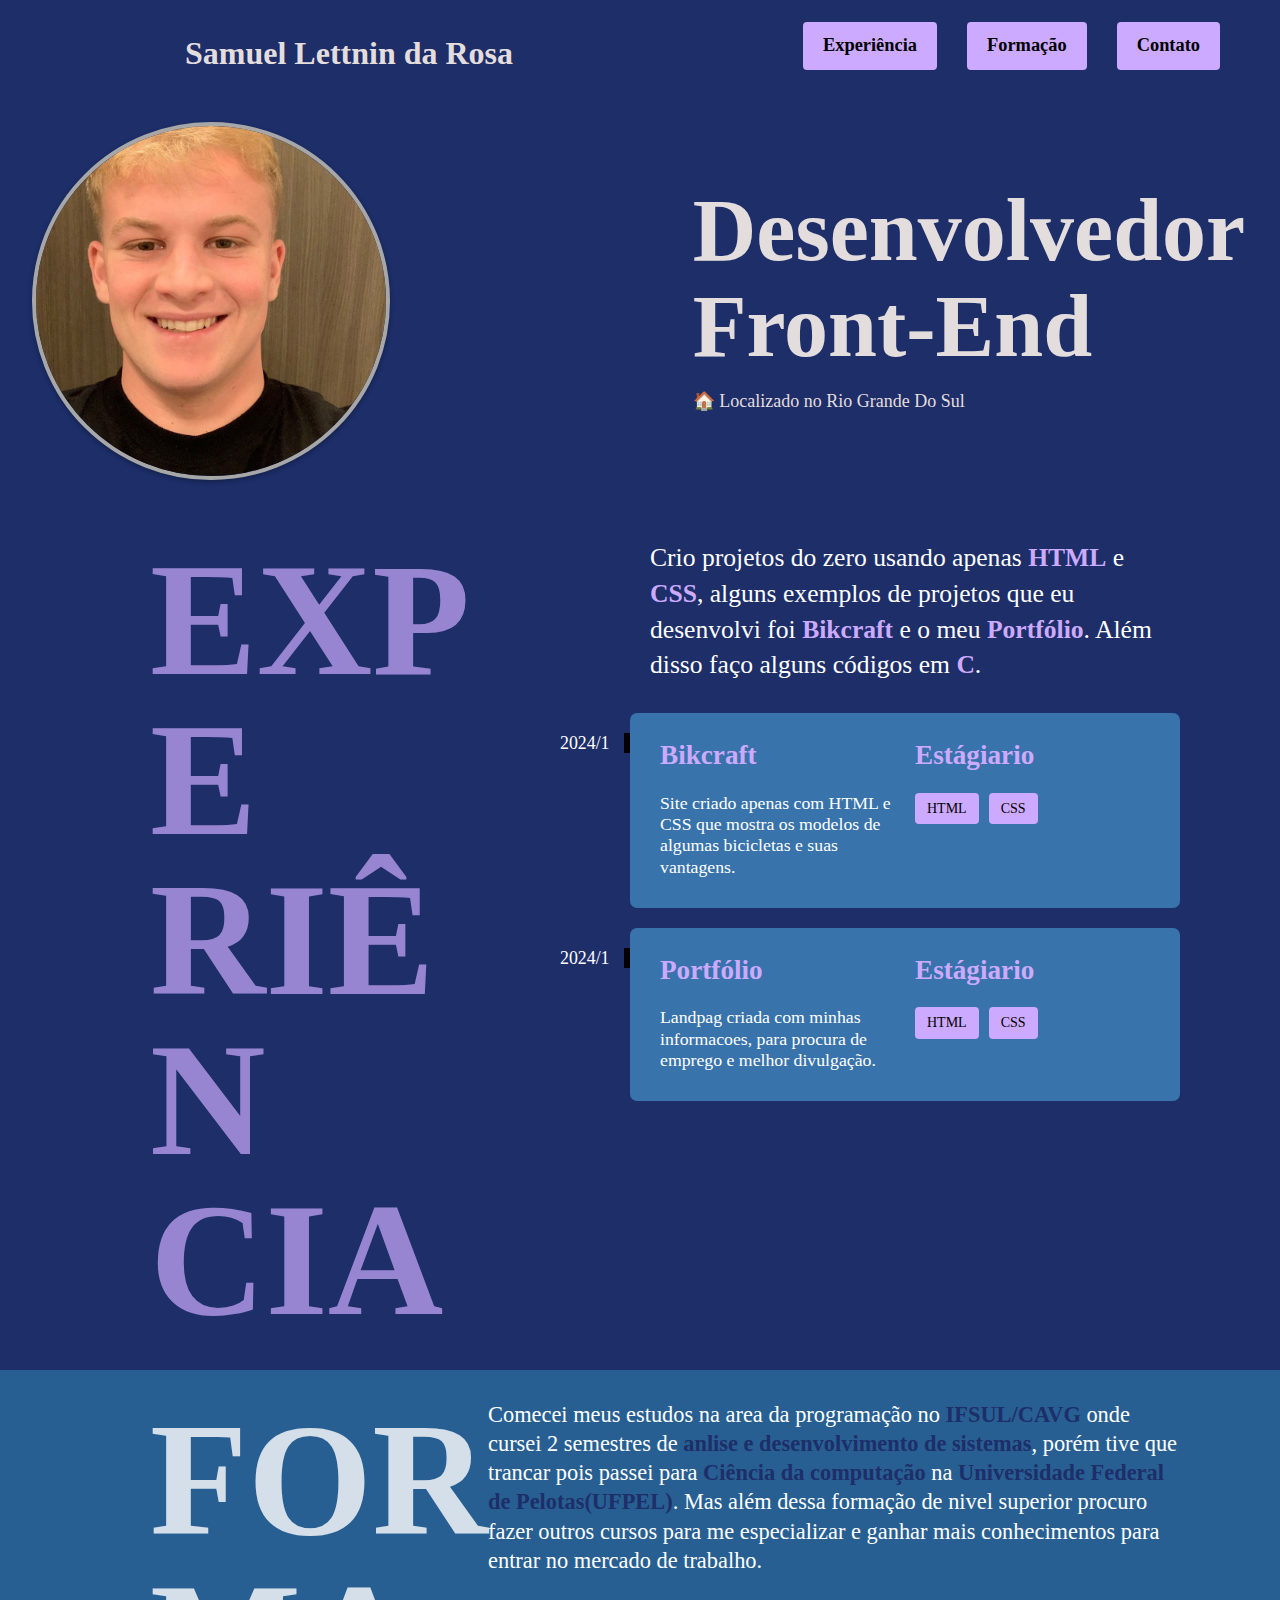
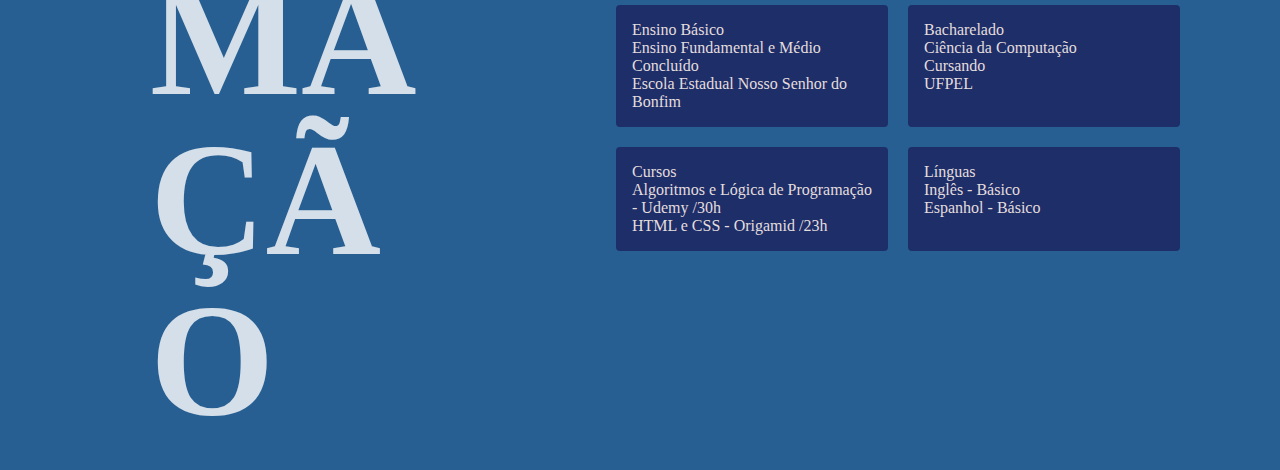
==== index.html @ 179e5573 "Add files via upload" ====
<!DOCTYPE html>
<html lang="pt-br">

<head>
  <meta charset="UTF-8">
  <meta name="viewport" content="width=device-width, initial-scale=1.0">
  <link rel="stylesheet" href="./css/style.css">
  <title>Portfólio</title>
</head>

<body>

  <header class="header">
    <h1 class="nome">Samuel Lettnin da Rosa</h1>
    <nav>
      <ul class="header-menu">
        <li><a href="#experiencia">Experiência</a></li>
        <li><a href="#experiencia">Formação</a></li>
        <li><a href="#experiencia">Contato</a></li>
      </ul>
    </nav>
  </header>

  <main >
    <section class="introducao">
      <img src="/07/img/foto.jpeg" alt="foto">
      <div>
        <h1>Desenvolvedor <br>Front-End </h1>
        <p>🏠 Localizado no Rio Grande Do Sul</p>
      </div>
    </section>

    <section class="experiencia" id="experiencia" aria-label="Expêriencia">
      <h2 class="subtitulo">expe<br>riên<br>cia</h2>
      <div>
        <p class="experiencia-texto">Crio projetos do zero usando apenas <strong>HTML</strong> e <strong>CSS</strong>, alguns exemplos de projetos que eu desenvolvi foi <STRong>Bikcraft</STRong> e o meu <strong>Portfólio</strong>. Além disso faço alguns códigos em <strong>C</strong>.</p>

        <div class="empresa">
          <span class="ano">2024/1</span>
          <h3 class="empresa-titulo">Bikcraft</h3>
          <span class="empresa-titulo">Estágiario</span>
          <p class="empresa-texto">Site criado apenas com HTML e CSS que mostra os modelos de algumas bicicletas e suas vantagens.</p>
          <ul class="habilidades">
            <li>HTML</li>
            <li>CSS</li>
          </ul>
        </div>

        <div class="empresa">
          <span class="ano">2024/1</span>
          <h3 class="empresa-titulo">Portfólio</h3>
          <span class="empresa-titulo">Estágiario</span>
          <p class="empresa-texto">Landpag criada com minhas informacoes, para procura de emprego e melhor divulgação.</p>
          <ul class="habilidades">
            <li>HTML</li>
            <li>CSS</li>
          </ul>
        </div>
      </div>
    </section>

    <section class="formacao" id="formacao" aria-label="Formação">

      <div class="formacao-container">
        <h2 class="sub">FOR<br>MA<br>ÇÃO</h2>

        <div>
          <p class="formacao-texto"> Comecei meus estudos na area da programação no <strong>IFSUL/CAVG</strong> onde cursei 2 semestres de <strong>anlise e desenvolvimento de sistemas</strong>, porém tive que trancar pois passei para <strong>Ciência da computação</strong> na <strong>Universidade Federal de Pelotas(UFPEL)</strong>. Mas além dessa formação de nivel superior procuro fazer outros cursos para me especializar e ganhar mais conhecimentos para entrar no mercado de trabalho.</p>

          <ul class="faculdade-lista">
            <li class="faculdade">
              <article>
                <span class="faculade-tipo">Ensino Básico</span>
                <p class="faculdade-curso">Ensino Fundamental e Médio</p>
                <p class="faculdade-status">Concluído</p>
                <p class="faculdade-instituicao">Escola Estadual Nosso Senhor do Bonfim</p>
              </article>
            </li>

            <li class="faculdade">
              <article>
              <span class="faculade-tipo">Bacharelado</span>
              <p class="faculdade-curso">Ciência da Computação</p>
              <p class="faculdade-status">Cursando</p>
              <p class="faculdade-instituicao">UFPEL</p>
              </article>
            </li>

            <li class="faculdade">
              <span class="curso-titulo">Cursos</span>
              <p class="curso-texto">Algoritmos e Lógica de Programação - Udemy /30h</p>
              <p class="curso-texto">HTML e CSS - Origamid /23h</p> 
            </li>

            <li class="faculdade">
              <span class="linguagem-titulo">Línguas</span>
              <p class="curso-texto">Inglês - Básico</p>
              <p class="curso-texto">Espanhol - Básico</p>
            </li>
          </ul>
        </div>
      </div>

    </section>

  </main>

</body>

</html>
---- css/style.css ----
@import "./geral.css";
@import "./header.css";
@import "./introducao.css";
@import "./experiencia.css";
@import "./formacao.css";
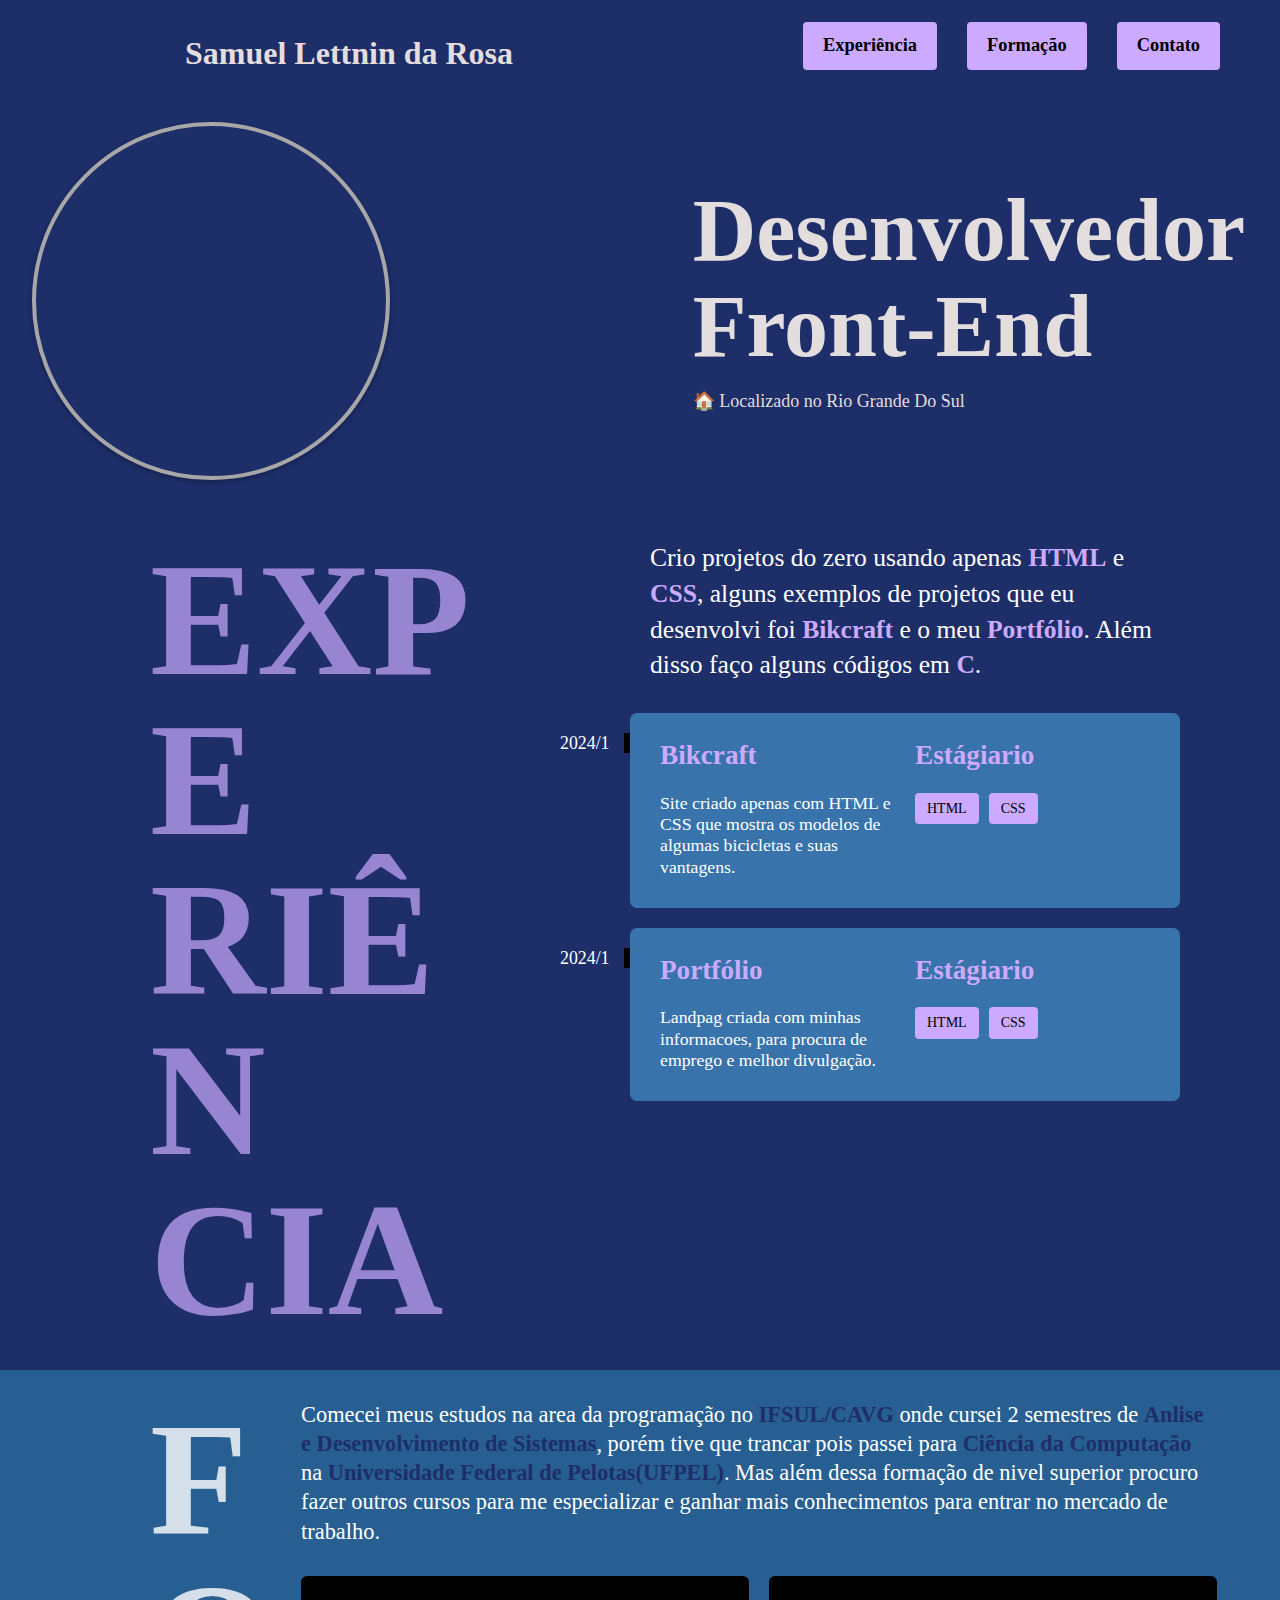
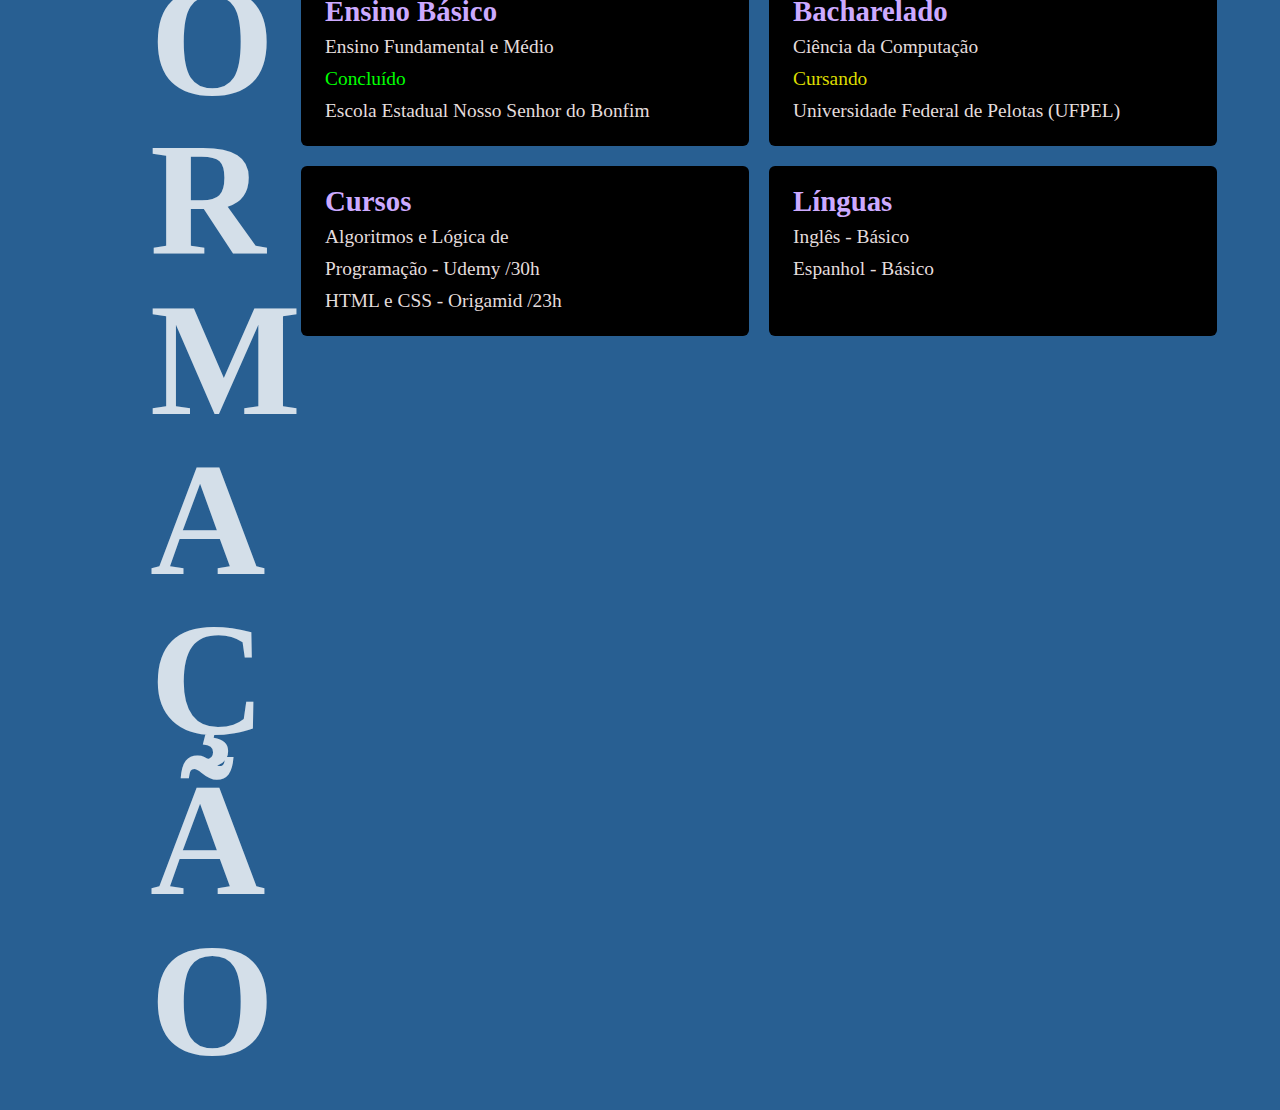
==== commit c25da9ef: "att" ====
--- a/index.html
+++ b/index.html
@@ -65,37 +65,33 @@
         <h2 class="sub">FOR<br>MA<br>ÇÃO</h2>
 
         <div>
-          <p class="formacao-texto"> Comecei meus estudos na area da programação no <strong>IFSUL/CAVG</strong> onde cursei 2 semestres de <strong>anlise e desenvolvimento de sistemas</strong>, porém tive que trancar pois passei para <strong>Ciência da computação</strong> na <strong>Universidade Federal de Pelotas(UFPEL)</strong>. Mas além dessa formação de nivel superior procuro fazer outros cursos para me especializar e ganhar mais conhecimentos para entrar no mercado de trabalho.</p>
+          <p class="formacao-texto"> Comecei meus estudos na area da programação no <strong>IFSUL/CAVG</strong> onde cursei 2 semestres de <strong>Anlise e Desenvolvimento de Sistemas</strong>, porém tive que trancar pois passei para <strong>Ciência da Computação</strong> na <strong>Universidade Federal de Pelotas(UFPEL)</strong>. Mas além dessa formação de nivel superior procuro fazer outros cursos para me especializar e ganhar mais conhecimentos para entrar no mercado de trabalho.</p>
 
           <ul class="faculdade-lista">
             <li class="faculdade">
-              <article>
-                <span class="faculade-tipo">Ensino Básico</span>
-                <p class="faculdade-curso">Ensino Fundamental e Médio</p>
-                <p class="faculdade-status">Concluído</p>
-                <p class="faculdade-instituicao">Escola Estadual Nosso Senhor do Bonfim</p>
-              </article>
+                <span class="faculdade-tipo">Ensino Básico</span>
+                <p>Ensino Fundamental e Médio</p>
+                <p class="escola-status">Concluído</p>
+                <p>Escola Estadual Nosso Senhor do Bonfim</p>
             </li>
 
             <li class="faculdade">
-              <article>
-              <span class="faculade-tipo">Bacharelado</span>
-              <p class="faculdade-curso">Ciência da Computação</p>
+              <span class="faculdade-tipo">Bacharelado</span>
+              <p>Ciência da Computação</p>
               <p class="faculdade-status">Cursando</p>
-              <p class="faculdade-instituicao">UFPEL</p>
-              </article>
+              <p>Universidade Federal de Pelotas (UFPEL)</p>
             </li>
 
             <li class="faculdade">
-              <span class="curso-titulo">Cursos</span>
-              <p class="curso-texto">Algoritmos e Lógica de Programação - Udemy /30h</p>
-              <p class="curso-texto">HTML e CSS - Origamid /23h</p> 
+              <span class="faculdade-tipo">Cursos</span>
+              <p>Algoritmos e Lógica de <br>Programação - Udemy /30h</p>
+              <p>HTML e CSS - Origamid /23h</p> 
             </li>
 
             <li class="faculdade">
-              <span class="linguagem-titulo">Línguas</span>
-              <p class="curso-texto">Inglês - Básico</p>
-              <p class="curso-texto">Espanhol - Básico</p>
+              <span class="faculdade-tipo">Línguas</span>
+              <p>Inglês - Básico</p>
+              <p>Espanhol - Básico</p>
             </li>
           </ul>
         </div>
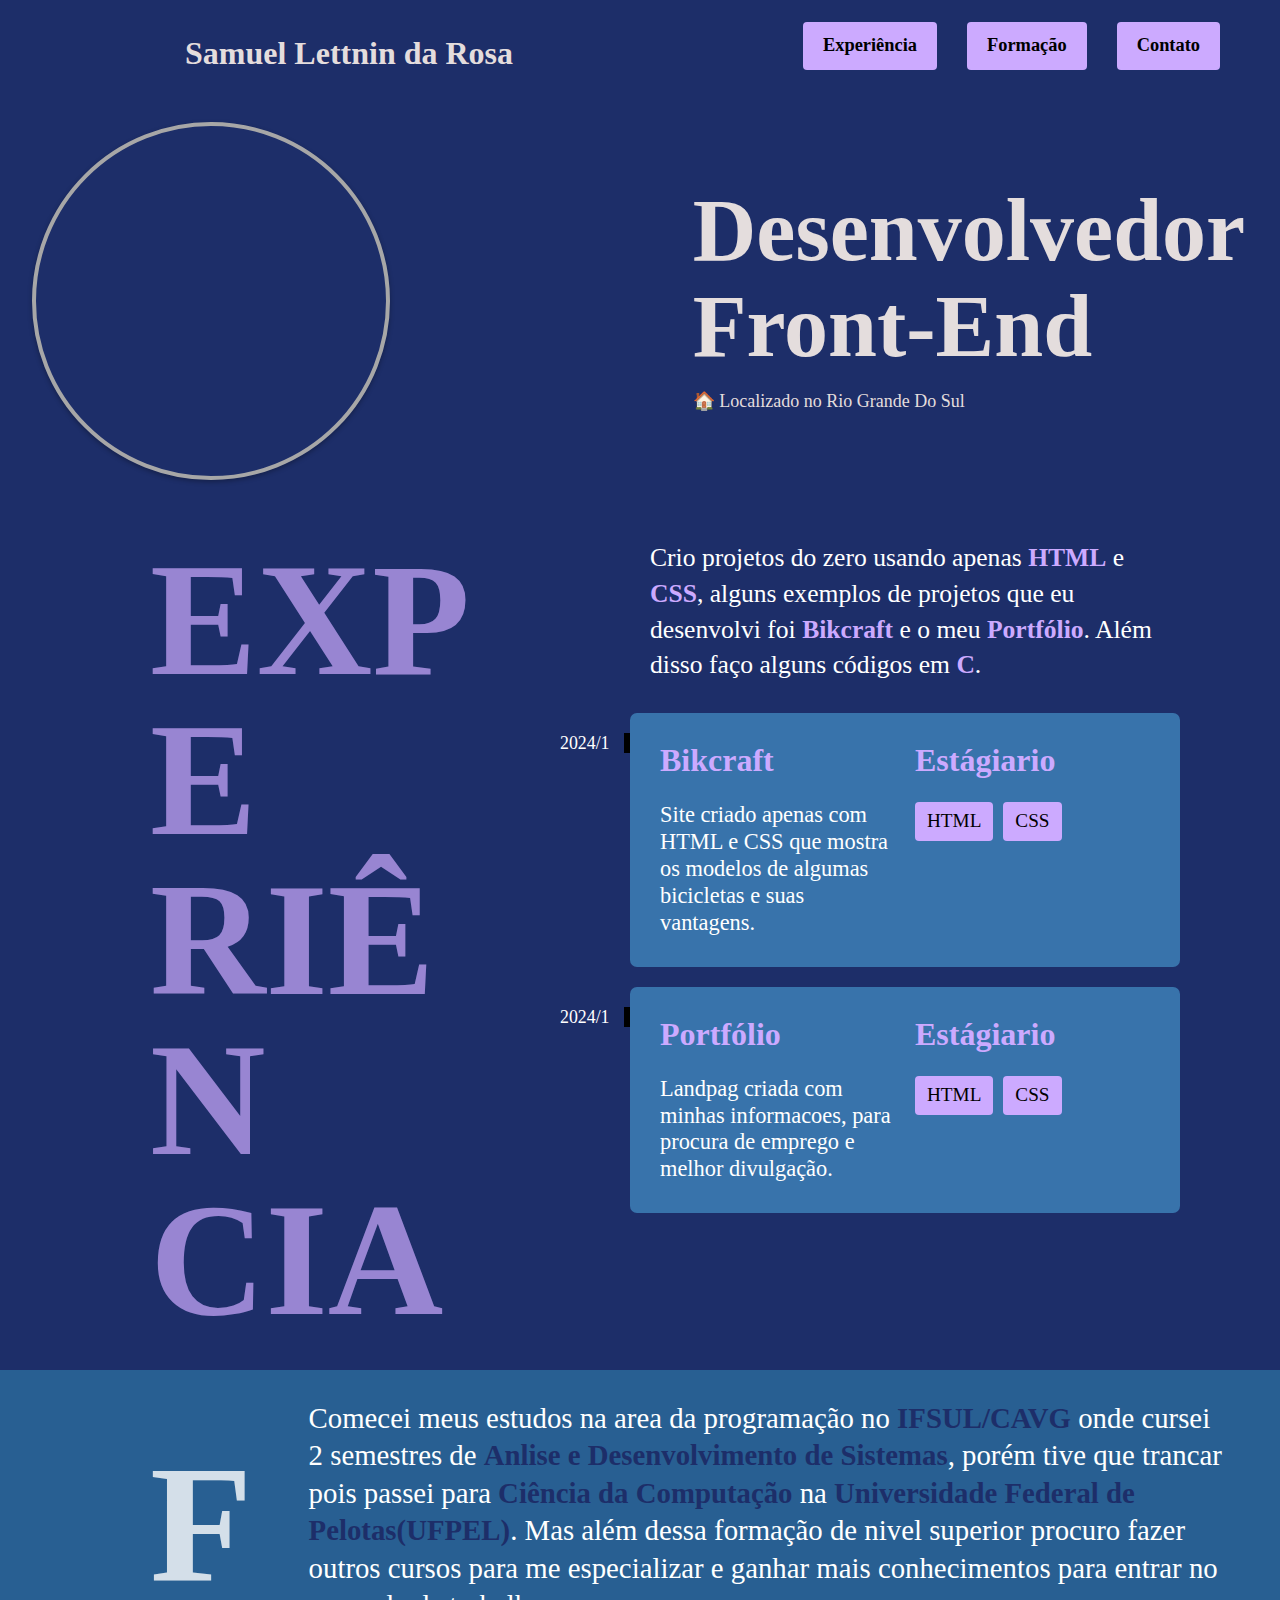
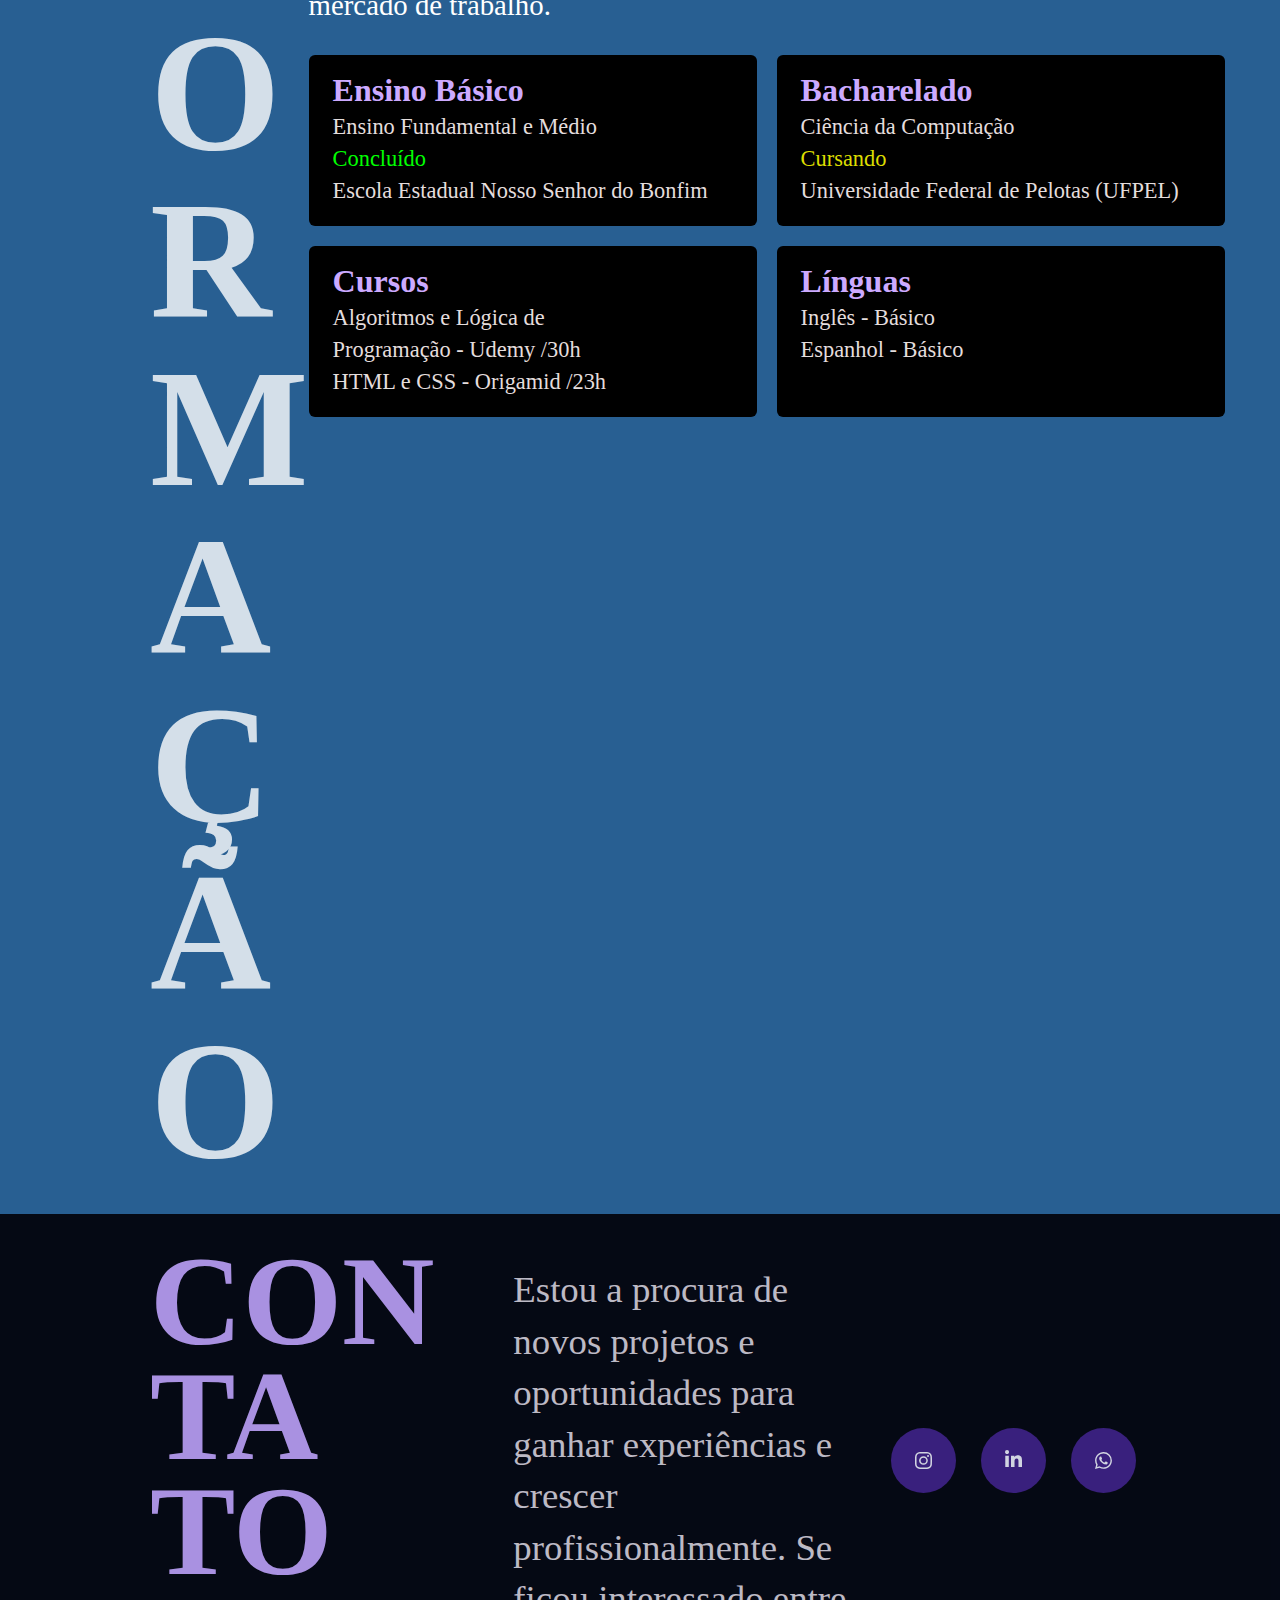
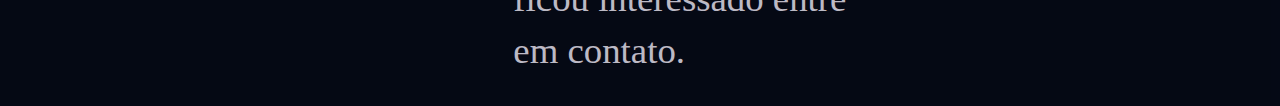
==== commit a2777b90: "att" ====
--- a/index.html
+++ b/index.html
@@ -15,8 +15,8 @@
     <nav>
       <ul class="header-menu">
         <li><a href="#experiencia">Experiência</a></li>
-        <li><a href="#experiencia">Formação</a></li>
-        <li><a href="#experiencia">Contato</a></li>
+        <li><a href="#formacao">Formação</a></li>
+        <li><a href="#contato">Contato</a></li>
       </ul>
     </nav>
   </header>
@@ -98,8 +98,42 @@
       </div>
 
     </section>
+  </main>
 
-  </main>
+  <footer class="footer" id="contato" aria-label="Contato">
+    <div class="footer-container">
+      <h2 class="titulo">Con<br>ta<br>to</h2>
+      <p>Estou a procura de novos projetos e oportunidades para ganhar experiências e crescer profissionalmente. Se ficou interessado entre em contato.</p>
+
+      <div class="card">
+        <a class="socialContainer containerOne" href="https://www.instagram.com/samuel_lettnin/">
+          <svg viewBox="0 0 16 16" class="socialSvg instagramSvg">
+            <path
+              d="M8 0C5.829 0 5.556.01 4.703.048 3.85.088 3.269.222 2.76.42a3.917 3.917 0 0 0-1.417.923A3.927 3.927 0 0 0 .42 2.76C.222 3.268.087 3.85.048 4.7.01 5.555 0 5.827 0 8.001c0 2.172.01 2.444.048 3.297.04.852.174 1.433.372 1.942.205.526.478.972.923 1.417.444.445.89.719 1.416.923.51.198 1.09.333 1.942.372C5.555 15.99 5.827 16 8 16s2.444-.01 3.298-.048c.851-.04 1.434-.174 1.943-.372a3.916 3.916 0 0 0 1.416-.923c.445-.445.718-.891.923-1.417.197-.509.332-1.09.372-1.942C15.99 10.445 16 10.173 16 8s-.01-2.445-.048-3.299c-.04-.851-.175-1.433-.372-1.941a3.926 3.926 0 0 0-.923-1.417A3.911 3.911 0 0 0 13.24.42c-.51-.198-1.092-.333-1.943-.372C10.443.01 10.172 0 7.998 0h.003zm-.717 1.442h.718c2.136 0 2.389.007 3.232.046.78.035 1.204.166 1.486.275.373.145.64.319.92.599.28.28.453.546.598.92.11.281.24.705.275 1.485.039.843.047 1.096.047 3.231s-.008 2.389-.047 3.232c-.035.78-.166 1.203-.275 1.485a2.47 2.47 0 0 1-.599.919c-.28.28-.546.453-.92.598-.28.11-.704.24-1.485.276-.843.038-1.096.047-3.232.047s-2.39-.009-3.233-.047c-.78-.036-1.203-.166-1.485-.276a2.478 2.478 0 0 1-.92-.598 2.48 2.48 0 0 1-.6-.92c-.109-.281-.24-.705-.275-1.485-.038-.843-.046-1.096-.046-3.233 0-2.136.008-2.388.046-3.231.036-.78.166-1.204.276-1.486.145-.373.319-.64.599-.92.28-.28.546-.453.92-.598.282-.11.705-.24 1.485-.276.738-.034 1.024-.044 2.515-.045v.002zm4.988 1.328a.96.96 0 1 0 0 1.92.96.96 0 0 0 0-1.92zm-4.27 1.122a4.109 4.109 0 1 0 0 8.217 4.109 4.109 0 0 0 0-8.217zm0 1.441a2.667 2.667 0 1 1 0 5.334 2.667 2.667 0 0 1 0-5.334z"
+            ></path>
+          </svg>
+        </a>
+
+        <a class="socialContainer containerThree" href="https://www.linkedin.com/in/samuellettnin/">
+          <svg viewBox="0 0 448 512" class="socialSvg linkdinSvg">
+            <path
+            d="M100.28 448H7.4V148.9h92.88zM53.79 108.1C24.09 108.1 0 83.5 0 53.8a53.79 53.79 0 0 1 107.58 0c0 29.7-24.1 54.3-53.79 54.3zM447.9 448h-92.68V302.4c0-34.7-.7-79.2-48.29-79.2-48.29 0-55.69 37.7-55.69 76.7V448h-92.78V148.9h89.08v40.8h1.3c12.4-23.5 42.69-48.3 87.88-48.3 94 0 111.28 61.9 111.28 142.3V448z"
+            ></path>
+          </svg>
+        </a>
+
+        <a class="socialContainer containerFour" href="https://wa.me/5553984734694">
+          <svg viewBox="0 0 16 16" class="socialSvg whatsappSvg">
+            <path
+            d="M13.601 2.326A7.854 7.854 0 0 0 7.994 0C3.627 0 .068 3.558.064 7.926c0 1.399.366 2.76 1.057 3.965L0 16l4.204-1.102a7.933 7.933 0 0 0 3.79.965h.004c4.368 0 7.926-3.558 7.93-7.93A7.898 7.898 0 0 0 13.6 2.326zM7.994 14.521a6.573 6.573 0 0 1-3.356-.92l-.24-.144-2.494.654.666-2.433-.156-.251a6.56 6.56 0 0 1-1.007-3.505c0-3.626 2.957-6.584 6.591-6.584a6.56 6.56 0 0 1 4.66 1.931 6.557 6.557 0 0 1 1.928 4.66c-.004 3.639-2.961 6.592-6.592 6.592zm3.615-4.934c-.197-.099-1.17-.578-1.353-.646-.182-.065-.315-.099-.445.099-.133.197-.513.646-.627.775-.114.133-.232.148-.43.05-.197-.1-.836-.308-1.592-.985-.59-.525-.985-1.175-1.103-1.372-.114-.198-.011-.304.088-.403.087-.088.197-.232.296-.346.1-.114.133-.198.198-.33.065-.134.034-.248-.015-.347-.05-.099-.445-1.076-.612-1.47-.16-.389-.323-.335-.445-.34-.114-.007-.247-.007-.38-.007a.729.729 0 0 0-.529.247c-.182.198-.691.677-.691 1.654 0 .977.71 1.916.81 2.049.098.133 1.394 2.132 3.383 2.992.47.205.84.326 1.129.418.475.152.904.129 1.246.08.38-.058 1.171-.48 1.338-.943.164-.464.164-.86.114-.943-.049-.084-.182-.133-.38-.232z"
+            ></path>
+          </svg>
+        </a>
+      </div>
+    </div>
+    
+
+  </footer>
 
 </body>
 
--- a/css/style.css
+++ b/css/style.css
@@ -3,3 +3,4 @@
 @import "./introducao.css";
 @import "./experiencia.css";
 @import "./formacao.css";
+@import "./footer.css";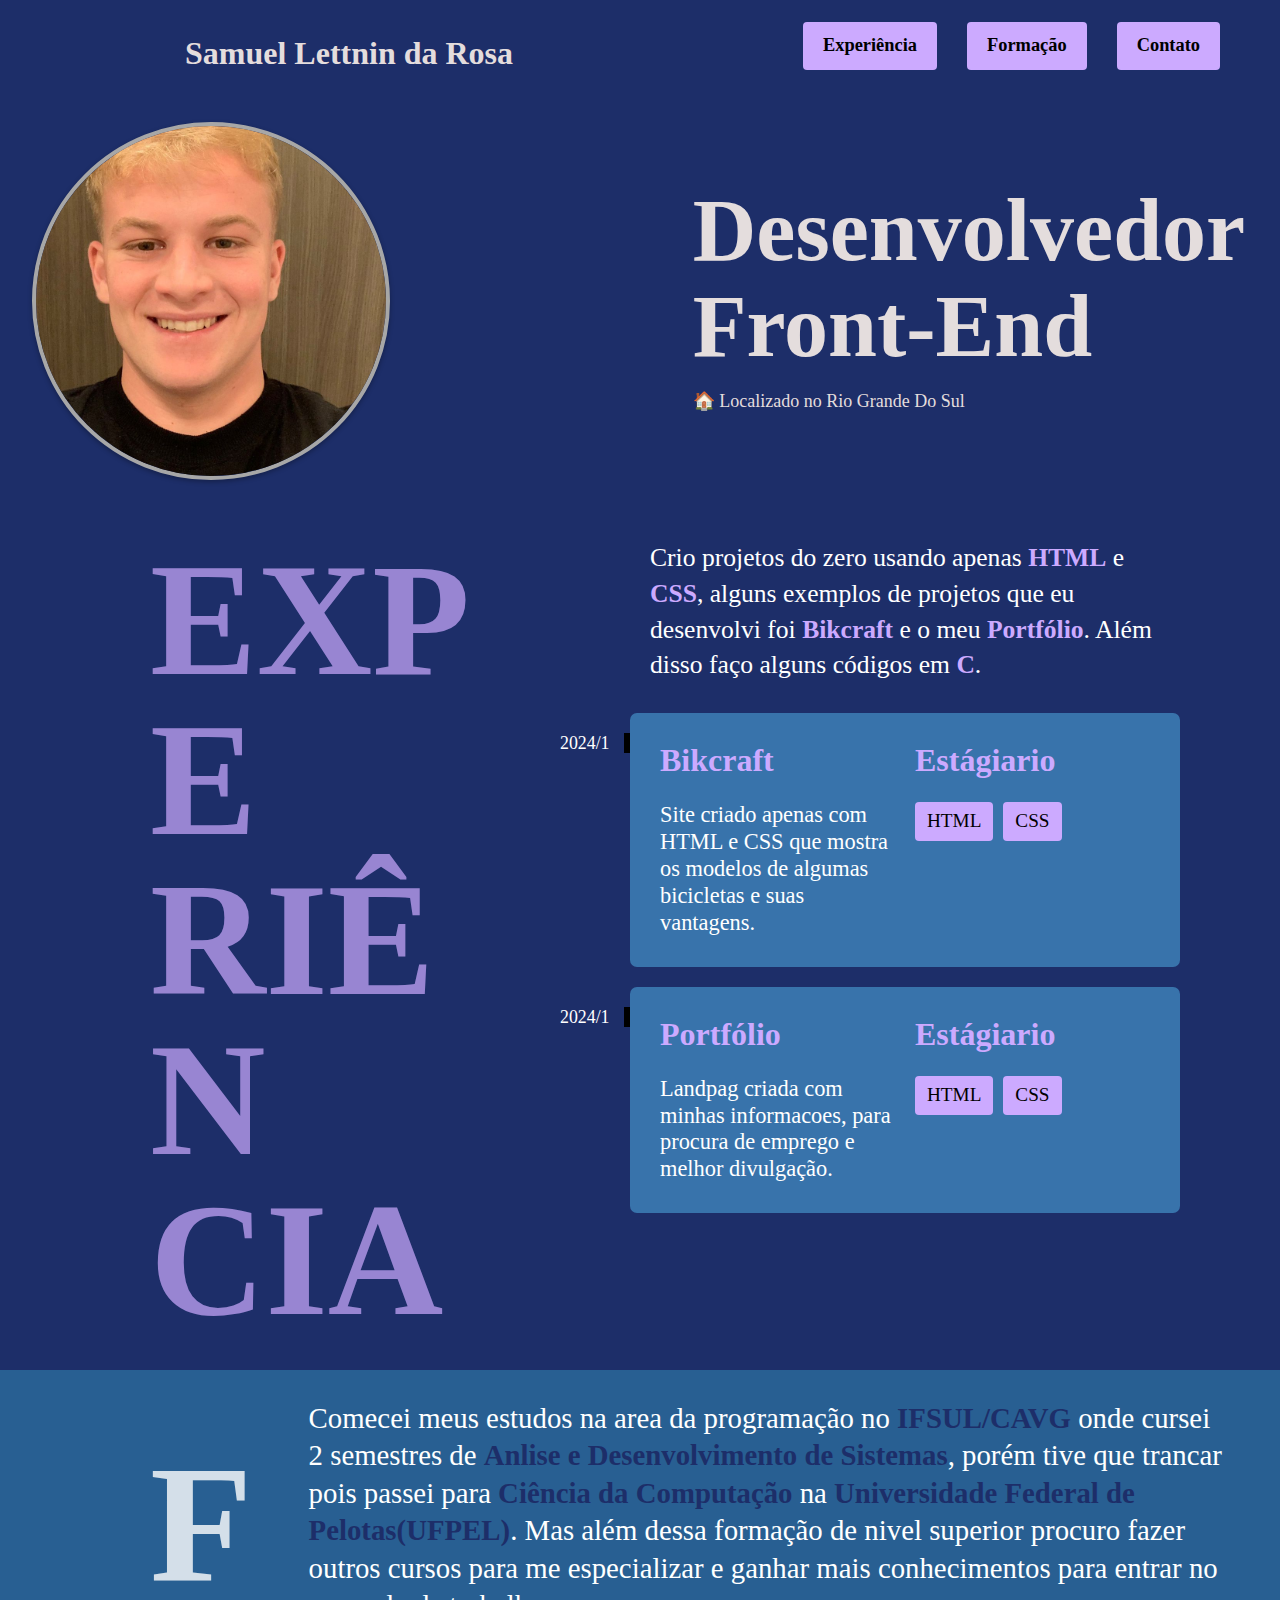
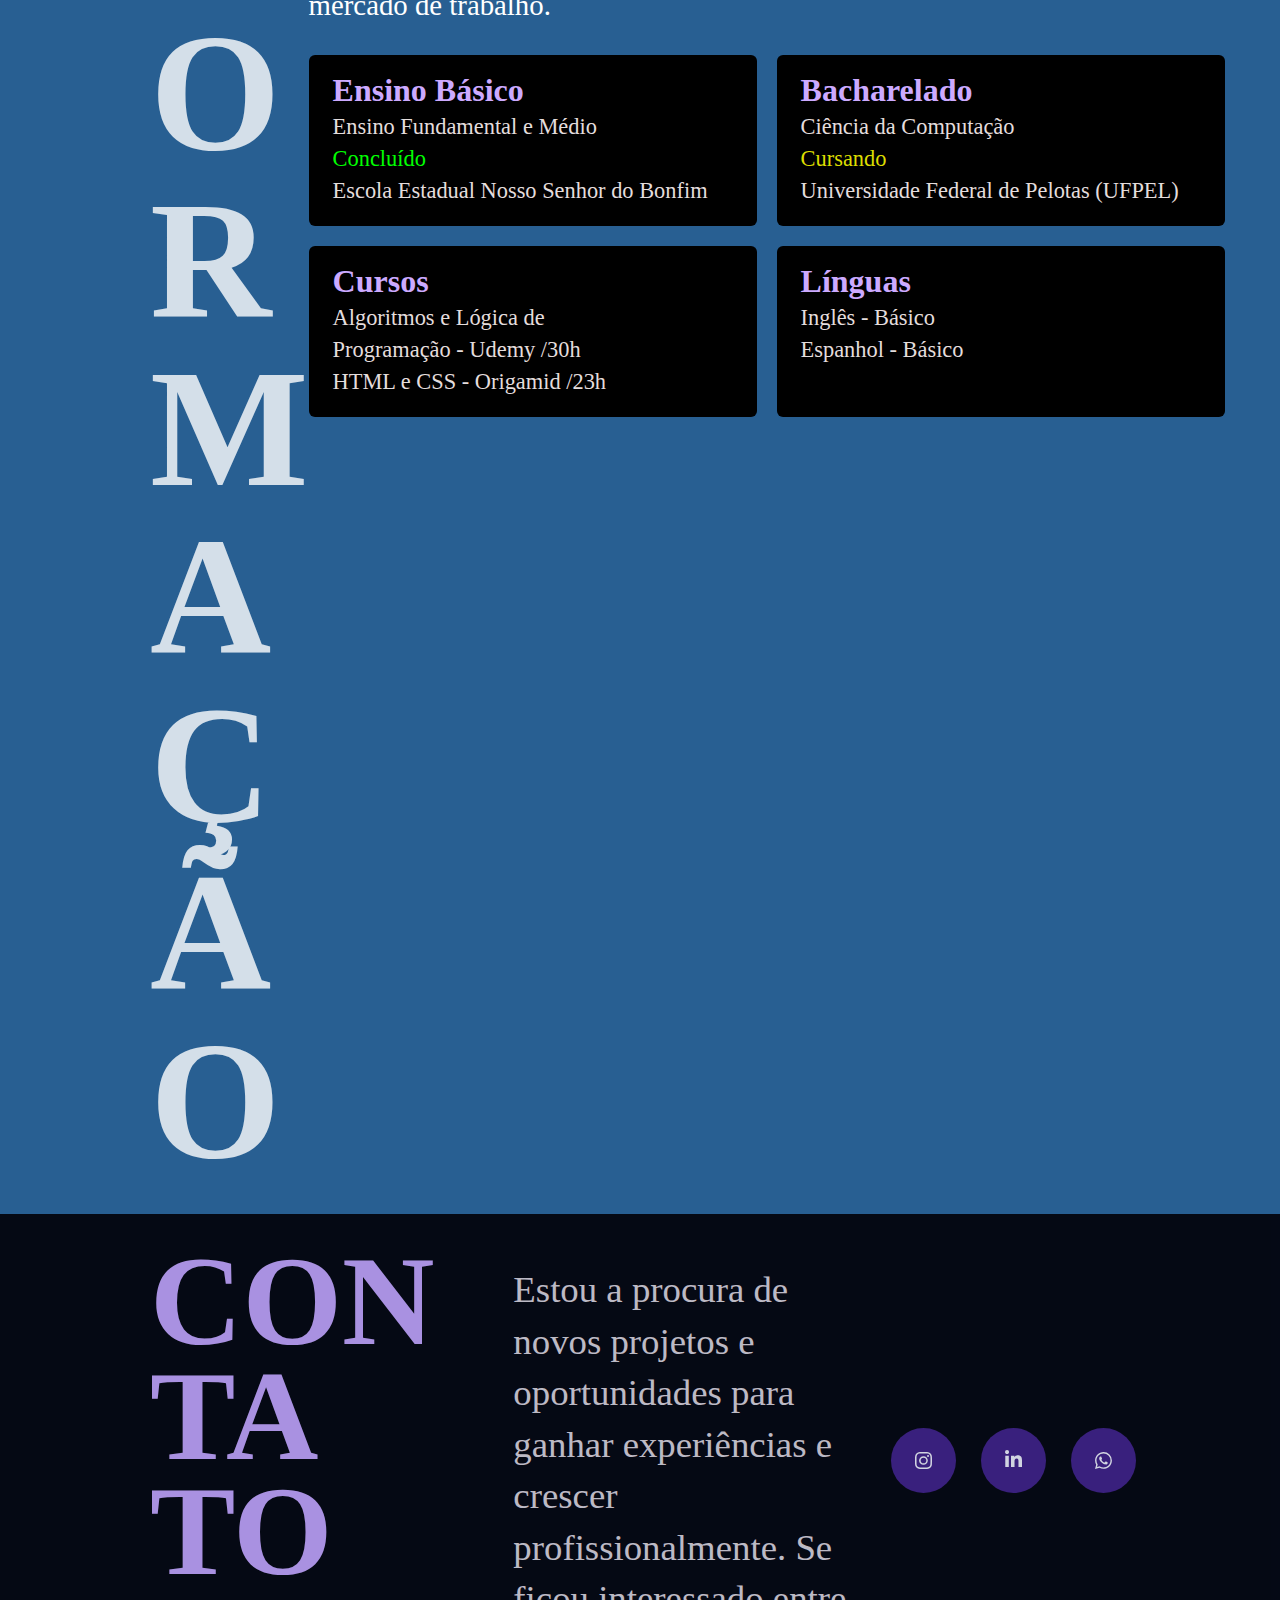
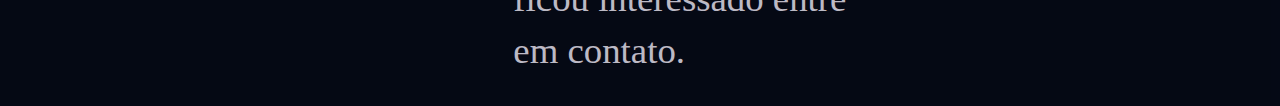
==== commit 171d15e6: "Update index.html" ====
--- a/index.html
+++ b/index.html
@@ -23,7 +23,7 @@
 
   <main >
     <section class="introducao">
-      <img src="/07/img/foto.jpeg" alt="foto">
+      <img src="./img/foto.jpeg" alt="foto">
       <div>
         <h1>Desenvolvedor <br>Front-End </h1>
         <p>🏠 Localizado no Rio Grande Do Sul</p>
